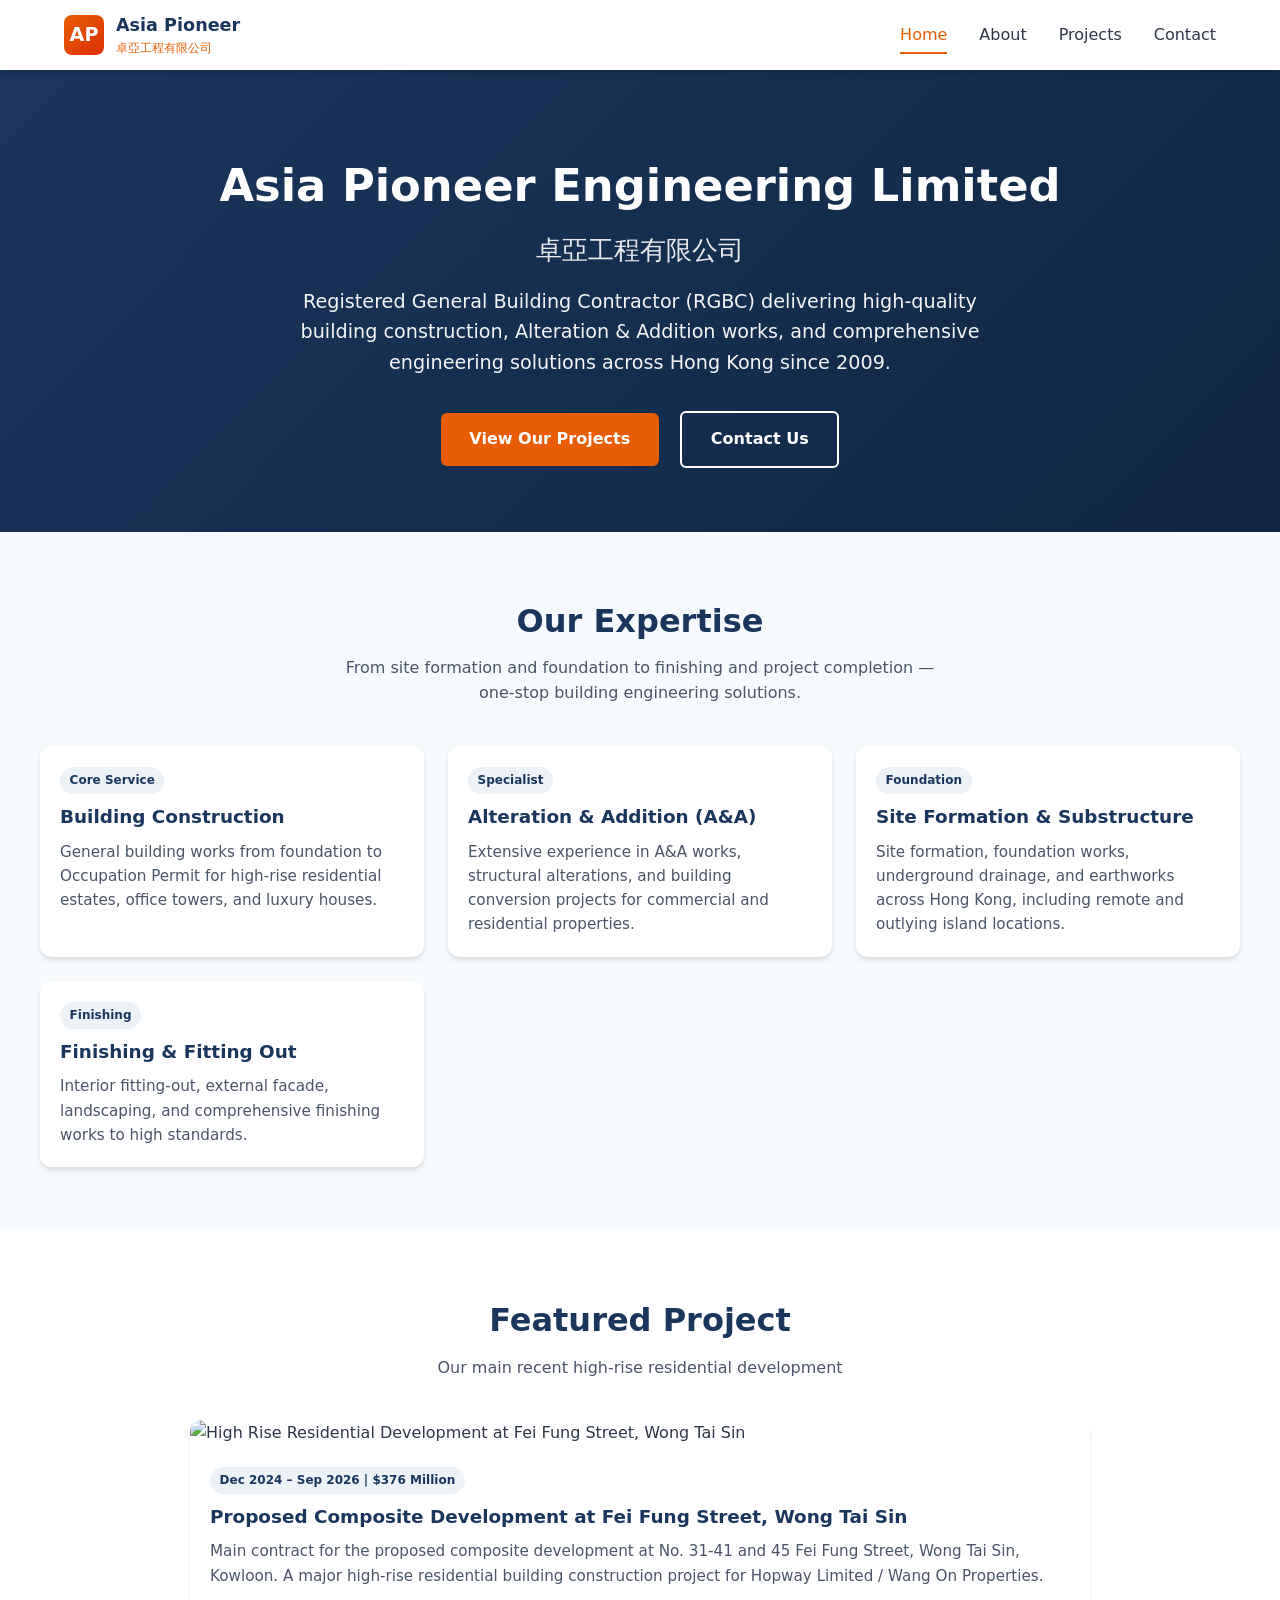
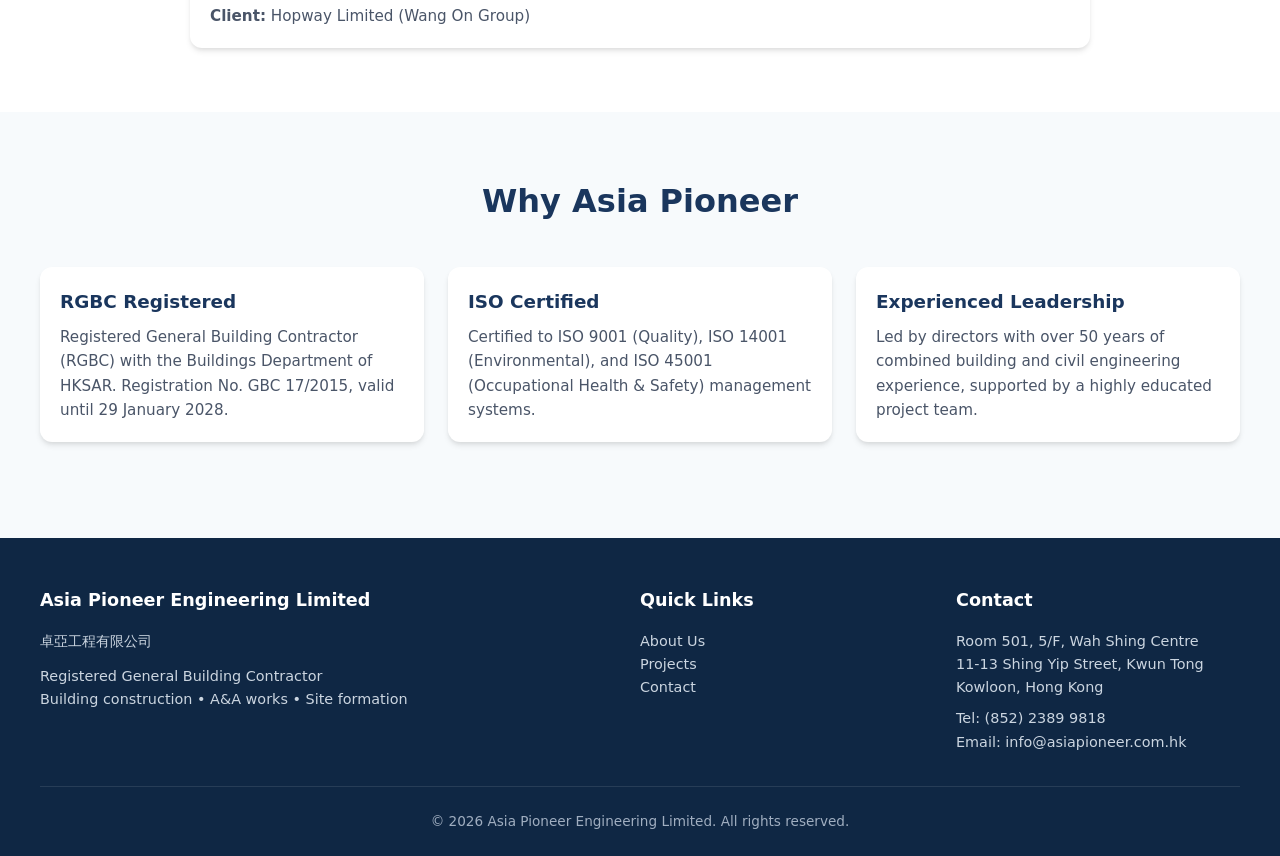
==== index.html @ cac88342 "Add index.html" ====
<!DOCTYPE html>
<html lang="en">
<head>
  <meta charset="UTF-8">
  <meta name="viewport" content="width=device-width, initial-scale=1.0">
  <title>Asia Pioneer Engineering Limited | 卓亞工程有限公司</title>
  <meta name="description" content="Asia Pioneer Engineering Limited - Registered General Building Contractor (RGBC) in Hong Kong specializing in building construction, A&A works, site formation and more since 2009.">
  <link rel="stylesheet" href="styles.css">
</head>
<body>
  <header class="header">
    <nav class="nav-container">
      <a href="index.html" class="logo">
        <div class="logo-icon">AP</div>
        <div>
          <div>Asia Pioneer</div>
          <div style="font-size:0.75rem;font-weight:500;color:#e85d04;">卓亞工程有限公司</div>
        </div>
      </a>
      <button class="mobile-menu-btn" onclick="toggleMenu()">☰</button>
      <ul class="nav-links" id="navLinks">
        <li><a href="index.html" class="active">Home</a></li>
        <li><a href="about.html">About</a></li>
        <li><a href="projects.html">Projects</a></li>
        <li><a href="contact.html">Contact</a></li>
      </ul>
    </nav>
  </header>

  <section class="hero">
    <div class="hero-content">
      <h1>Asia Pioneer Engineering Limited</h1>
      <div class="chinese">卓亞工程有限公司</div>
      <p>Registered General Building Contractor (RGBC) delivering high-quality building construction, Alteration & Addition works, and comprehensive engineering solutions across Hong Kong since 2009.</p>
      <a href="projects.html" class="btn">View Our Projects</a>
      <a href="contact.html" class="btn btn-outline">Contact Us</a>
    </div>
  </section>

  <section class="section">
    <div class="container">
      <div class="section-title">
        <h2>Our Expertise</h2>
        <p>From site formation and foundation to finishing and project completion — one-stop building engineering solutions.</p>
      </div>
      <div class="card-grid">
        <div class="card">
          <div class="card-content">
            <div class="badge">Core Service</div>
            <h3>Building Construction</h3>
            <p>General building works from foundation to Occupation Permit for high-rise residential estates, office towers, and luxury houses.</p>
          </div>
        </div>
        <div class="card">
          <div class="card-content">
            <div class="badge">Specialist</div>
            <h3>Alteration & Addition (A&A)</h3>
            <p>Extensive experience in A&A works, structural alterations, and building conversion projects for commercial and residential properties.</p>
          </div>
        </div>
        <div class="card">
          <div class="card-content">
            <div class="badge">Foundation</div>
            <h3>Site Formation & Substructure</h3>
            <p>Site formation, foundation works, underground drainage, and earthworks across Hong Kong, including remote and outlying island locations.</p>
          </div>
        </div>
        <div class="card">
          <div class="card-content">
            <div class="badge">Finishing</div>
            <h3>Finishing & Fitting Out</h3>
            <p>Interior fitting-out, external facade, landscaping, and comprehensive finishing works to high standards.</p>
          </div>
        </div>
      </div>
    </div>
  </section>

  <section class="section" style="background: white;">
    <div class="container">
      <div class="section-title">
        <h2>Featured Project</h2>
        <p>Our main recent high-rise residential development</p>
      </div>
      <div class="card" style="max-width:900px;margin:0 auto;">
        <img src="images/feifung.jpg" alt="High Rise Residential Development at Fei Fung Street, Wong Tai Sin">
        <div class="card-content">
          <div class="badge">Dec 2024 – Sep 2026 | $376 Million</div>
          <h3>Proposed Composite Development at Fei Fung Street, Wong Tai Sin</h3>
          <p>Main contract for the proposed composite development at No. 31-41 and 45 Fei Fung Street, Wong Tai Sin, Kowloon. A major high-rise residential building construction project for Hopway Limited / Wang On Properties.</p>
          <p style="margin-top:1rem;"><strong>Client:</strong> Hopway Limited (Wang On Group)</p>
        </div>
      </div>
    </div>
  </section>

  <section class="section">
    <div class="container">
      <div class="section-title">
        <h2>Why Asia Pioneer</h2>
      </div>
      <div class="card-grid">
        <div class="card">
          <div class="card-content">
            <h3>RGBC Registered</h3>
            <p>Registered General Building Contractor (RGBC) with the Buildings Department of HKSAR. Registration No. GBC 17/2015, valid until 29 January 2028.</p>
          </div>
        </div>
        <div class="card">
          <div class="card-content">
            <h3>ISO Certified</h3>
            <p>Certified to ISO 9001 (Quality), ISO 14001 (Environmental), and ISO 45001 (Occupational Health & Safety) management systems.</p>
          </div>
        </div>
        <div class="card">
          <div class="card-content">
            <h3>Experienced Leadership</h3>
            <p>Led by directors with over 50 years of combined building and civil engineering experience, supported by a highly educated project team.</p>
          </div>
        </div>
      </div>
    </div>
  </section>

  <footer class="footer">
    <div class="footer-content">
      <div>
        <h4>Asia Pioneer Engineering Limited</h4>
        <p>卓亞工程有限公司</p>
        <p style="margin-top:0.75rem;">Registered General Building Contractor<br>Building construction • A&A works • Site formation</p>
      </div>
      <div>
        <h4>Quick Links</h4>
        <p><a href="about.html">About Us</a></p>
        <p><a href="projects.html">Projects</a></p>
        <p><a href="contact.html">Contact</a></p>
      </div>
      <div>
        <h4>Contact</h4>
        <p>Room 501, 5/F, Wah Shing Centre<br>11-13 Shing Yip Street, Kwun Tong<br>Kowloon, Hong Kong</p>
        <p style="margin-top:0.5rem;">Tel: (852) 2389 9818</p>
        <p>Email: info@asiapioneer.com.hk</p>
      </div>
    </div>
    <div class="footer-bottom">
      © 2026 Asia Pioneer Engineering Limited. All rights reserved.
    </div>
  </footer>

  <script>
    function toggleMenu() {
      document.getElementById('navLinks').classList.toggle('active');
    }
  </script>
</body>
</html>
---- styles.css ----
/* Asia Pioneer Engineering Limited - Company Website */
:root {
  --primary: #1a365d;
  --primary-dark: #0f2744;
  --accent: #e85d04;
  --accent-light: #f48c06;
  --text: #2d3748;
  --text-light: #4a5568;
  --bg: #f7fafc;
  --white: #ffffff;
  --border: #e2e8f0;
  --shadow: 0 4px 6px -1px rgba(0, 0, 0, 0.1), 0 2px 4px -1px rgba(0, 0, 0, 0.06);
  --shadow-lg: 0 10px 15px -3px rgba(0, 0, 0, 0.1), 0 4px 6px -2px rgba(0, 0, 0, 0.05);
}

* {
  margin: 0;
  padding: 0;
  box-sizing: border-box;
}

body {
  font-family: 'Segoe UI', system-ui, -apple-system, sans-serif;
  color: var(--text);
  background: var(--bg);
  line-height: 1.6;
}

a {
  color: var(--accent);
  text-decoration: none;
  transition: color 0.2s;
}

a:hover {
  color: var(--accent-light);
}

/* Header & Navigation */
.header {
  background: var(--white);
  box-shadow: var(--shadow);
  position: sticky;
  top: 0;
  z-index: 100;
}

.nav-container {
  max-width: 1200px;
  margin: 0 auto;
  padding: 0 1.5rem;
  display: flex;
  justify-content: space-between;
  align-items: center;
  height: 70px;
}

.logo {
  display: flex;
  align-items: center;
  gap: 12px;
  font-weight: 700;
  font-size: 1.1rem;
  color: var(--primary);
}

.logo-icon {
  width: 40px;
  height: 40px;
  background: linear-gradient(135deg, var(--accent), #dc2f02);
  border-radius: 8px;
  display: flex;
  align-items: center;
  justify-content: center;
  color: white;
  font-weight: 800;
  font-size: 1.2rem;
}

.nav-links {
  display: flex;
  list-style: none;
  gap: 2rem;
}

.nav-links a {
  color: var(--text);
  font-weight: 500;
  padding: 0.5rem 0;
  border-bottom: 2px solid transparent;
}

.nav-links a:hover,
.nav-links a.active {
  color: var(--accent);
  border-bottom-color: var(--accent);
}

.mobile-menu-btn {
  display: none;
  background: none;
  border: none;
  font-size: 1.5rem;
  cursor: pointer;
  color: var(--primary);
}

/* Hero */
.hero {
  background: linear-gradient(135deg, var(--primary) 0%, var(--primary-dark) 100%);
  color: white;
  padding: 5rem 1.5rem 4rem;
  text-align: center;
}

.hero-content {
  max-width: 900px;
  margin: 0 auto;
}

.hero h1 {
  font-size: 2.8rem;
  margin-bottom: 0.5rem;
  font-weight: 700;
}

.hero .chinese {
  font-size: 1.6rem;
  opacity: 0.9;
  margin-bottom: 1rem;
}

.hero p {
  font-size: 1.2rem;
  max-width: 700px;
  margin: 0 auto 2rem;
  opacity: 0.95;
}

.btn {
  display: inline-block;
  background: var(--accent);
  color: white;
  padding: 0.85rem 1.8rem;
  border-radius: 6px;
  font-weight: 600;
  transition: background 0.2s, transform 0.2s;
}

.btn:hover {
  background: var(--accent-light);
  color: white;
  transform: translateY(-2px);
}

.btn-outline {
  background: transparent;
  border: 2px solid white;
  margin-left: 1rem;
}

.btn-outline:hover {
  background: white;
  color: var(--primary);
}

/* Sections */
.section {
  padding: 4rem 1.5rem;
}

.container {
  max-width: 1200px;
  margin: 0 auto;
}

.section-title {
  text-align: center;
  margin-bottom: 2.5rem;
}

.section-title h2 {
  font-size: 2rem;
  color: var(--primary);
  margin-bottom: 0.5rem;
}

.section-title p {
  color: var(--text-light);
  max-width: 600px;
  margin: 0 auto;
}

/* Cards */
.card-grid {
  display: grid;
  grid-template-columns: repeat(auto-fit, minmax(300px, 1fr));
  gap: 1.5rem;
}

.card {
  background: var(--white);
  border-radius: 12px;
  overflow: hidden;
  box-shadow: var(--shadow);
  transition: transform 0.2s, box-shadow 0.2s;
}

.card:hover {
  transform: translateY(-4px);
  box-shadow: var(--shadow-lg);
}

.card img {
  width: 100%;
  height: 200px;
  object-fit: cover;
}

.card-content {
  padding: 1.25rem;
}

.card h3 {
  color: var(--primary);
  margin-bottom: 0.5rem;
  font-size: 1.15rem;
}

.card p {
  color: var(--text-light);
  font-size: 0.95rem;
}

.badge {
  display: inline-block;
  background: #edf2f7;
  color: var(--primary);
  padding: 0.25rem 0.6rem;
  border-radius: 20px;
  font-size: 0.75rem;
  font-weight: 600;
  margin-bottom: 0.5rem;
}

/* About content */
.about-grid {
  display: grid;
  grid-template-columns: 1fr 1fr;
  gap: 3rem;
  align-items: start;
}

.about-text h3 {
  color: var(--primary);
  margin: 1.5rem 0 0.5rem;
}

.cert-badges {
  display: flex;
  flex-wrap: wrap;
  gap: 0.75rem;
  margin-top: 1.5rem;
}

.cert-badge {
  background: var(--primary);
  color: white;
  padding: 0.5rem 1rem;
  border-radius: 6px;
  font-size: 0.85rem;
  font-weight: 500;
}

/* Team */
.team-grid {
  display: grid;
  grid-template-columns: repeat(auto-fit, minmax(280px, 1fr));
  gap: 1.5rem;
}

.team-card {
  background: var(--white);
  padding: 1.5rem;
  border-radius: 12px;
  box-shadow: var(--shadow);
}

.team-card h4 {
  color: var(--primary);
  margin-bottom: 0.25rem;
}

.team-card .role {
  color: var(--accent);
  font-size: 0.9rem;
  font-weight: 600;
  margin-bottom: 0.75rem;
}

/* Contact */
.contact-grid {
  display: grid;
  grid-template-columns: 1fr 1fr;
  gap: 3rem;
}

.contact-info h3 {
  color: var(--primary);
  margin-bottom: 1rem;
}

.contact-item {
  display: flex;
  gap: 1rem;
  margin-bottom: 1.25rem;
  align-items: flex-start;
}

.contact-item .icon {
  width: 40px;
  height: 40px;
  background: var(--primary);
  color: white;
  border-radius: 8px;
  display: flex;
  align-items: center;
  justify-content: center;
  flex-shrink: 0;
}

/* Footer */
.footer {
  background: var(--primary-dark);
  color: white;
  padding: 3rem 1.5rem 1.5rem;
  margin-top: 2rem;
}

.footer-content {
  max-width: 1200px;
  margin: 0 auto;
  display: grid;
  grid-template-columns: 2fr 1fr 1fr;
  gap: 2rem;
}

.footer h4 {
  margin-bottom: 1rem;
  font-size: 1.1rem;
}

.footer p, .footer a {
  color: #cbd5e0;
  font-size: 0.9rem;
}

.footer a:hover {
  color: white;
}

.footer-bottom {
  max-width: 1200px;
  margin: 2rem auto 0;
  padding-top: 1.5rem;
  border-top: 1px solid rgba(255,255,255,0.1);
  text-align: center;
  font-size: 0.85rem;
  color: #a0aec0;
}

/* Responsive */
@media (max-width: 768px) {
  .nav-links {
    display: none;
    position: absolute;
    top: 70px;
    left: 0;
    right: 0;
    background: white;
    flex-direction: column;
    padding: 1rem;
    box-shadow: var(--shadow);
  }
  .nav-links.active {
    display: flex;
  }
  .mobile-menu-btn {
    display: block;
  }
  .hero h1 {
    font-size: 2rem;
  }
  .about-grid,
  .contact-grid,
  .footer-content {
    grid-template-columns: 1fr;
  }
  .btn-outline {
    margin-left: 0;
    margin-top: 0.75rem;
    display: inline-block;
  }
}
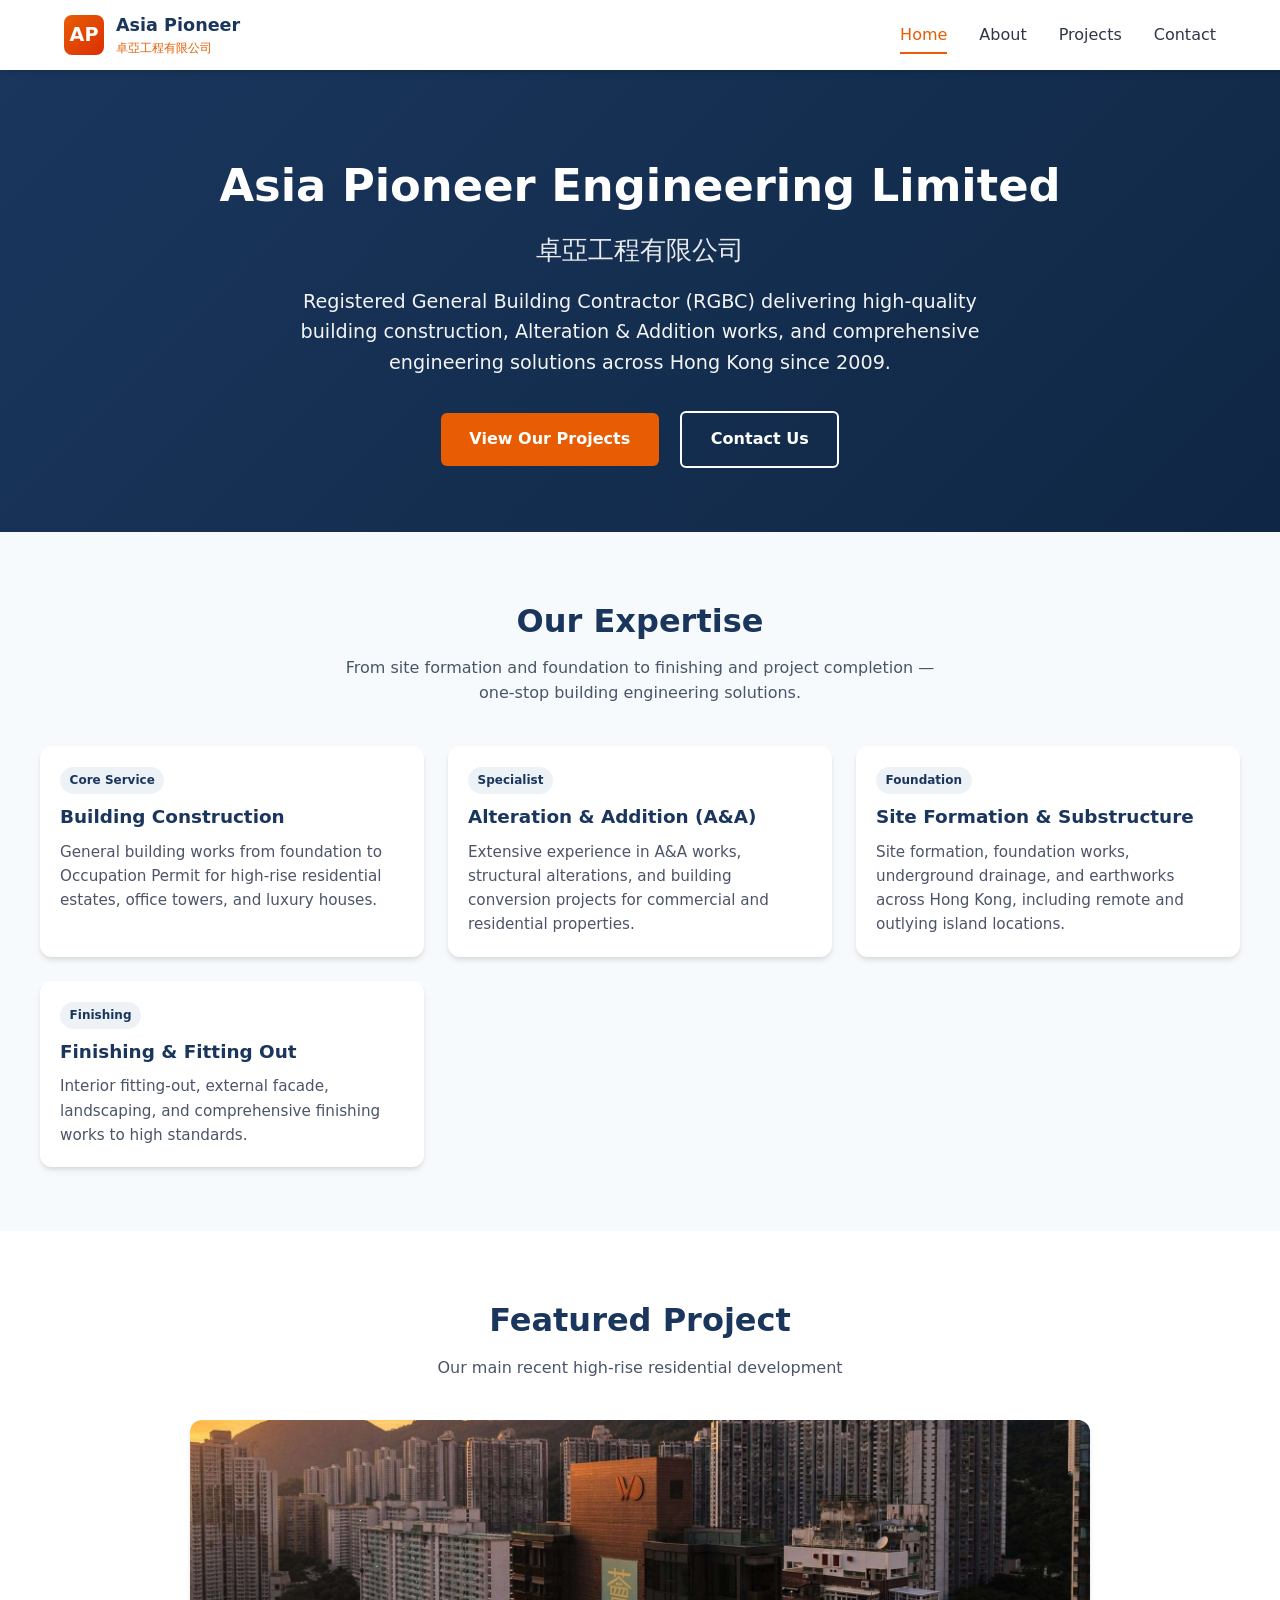
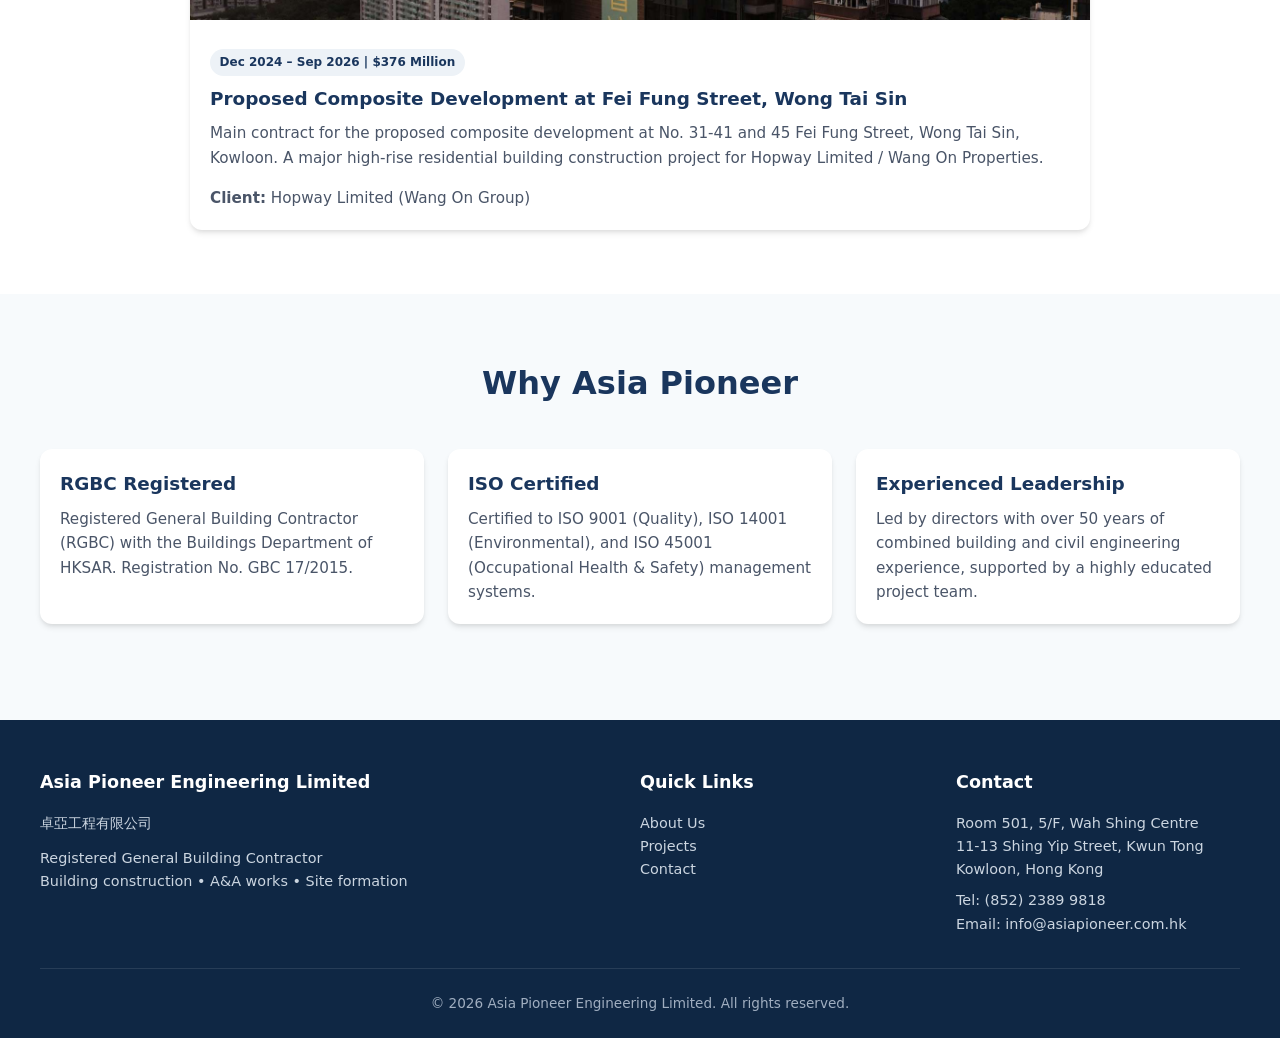
==== commit 2646ec23: "Remove RGBC expiry date from homepage" ====
--- a/index.html
+++ b/index.html
@@ -103,7 +103,7 @@
         <div class="card">
           <div class="card-content">
             <h3>RGBC Registered</h3>
-            <p>Registered General Building Contractor (RGBC) with the Buildings Department of HKSAR. Registration No. GBC 17/2015, valid until 29 January 2028.</p>
+            <p>Registered General Building Contractor (RGBC) with the Buildings Department of HKSAR. Registration No. GBC 17/2015.</p>
           </div>
         </div>
         <div class="card">
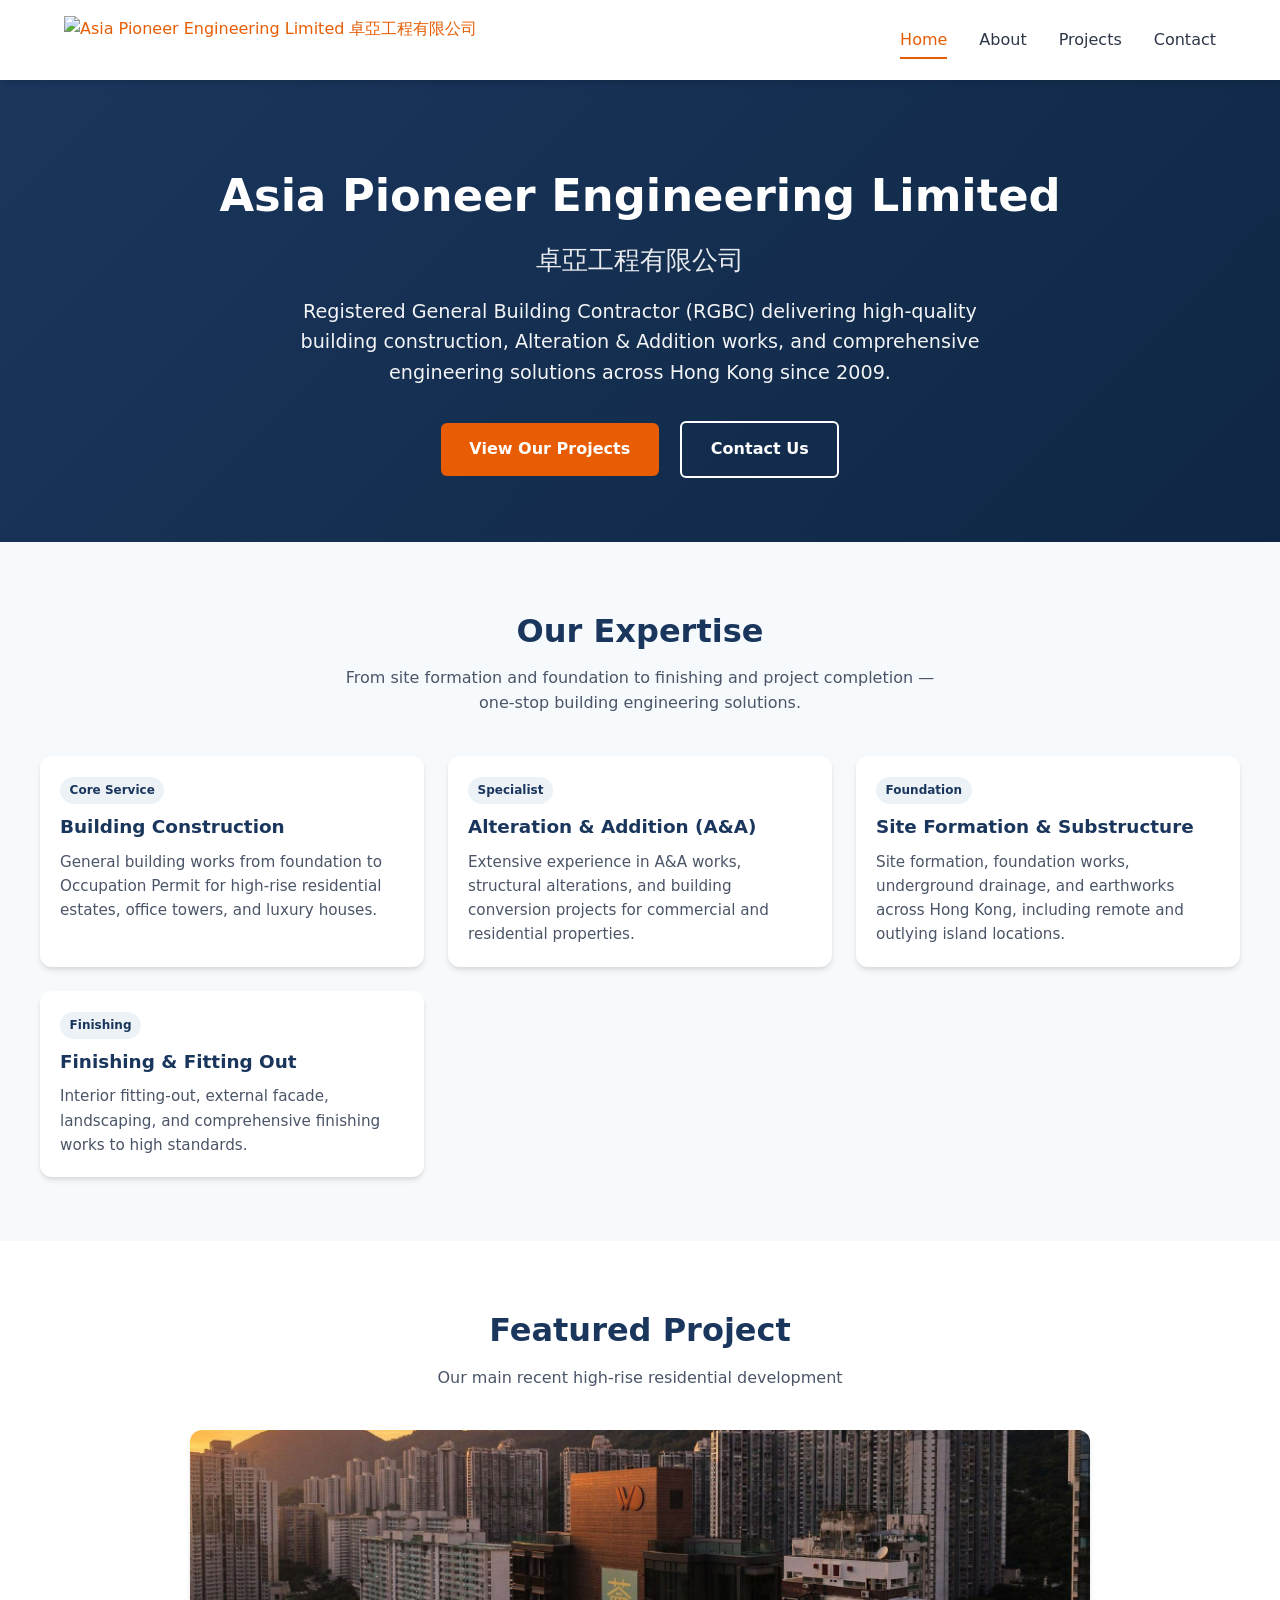
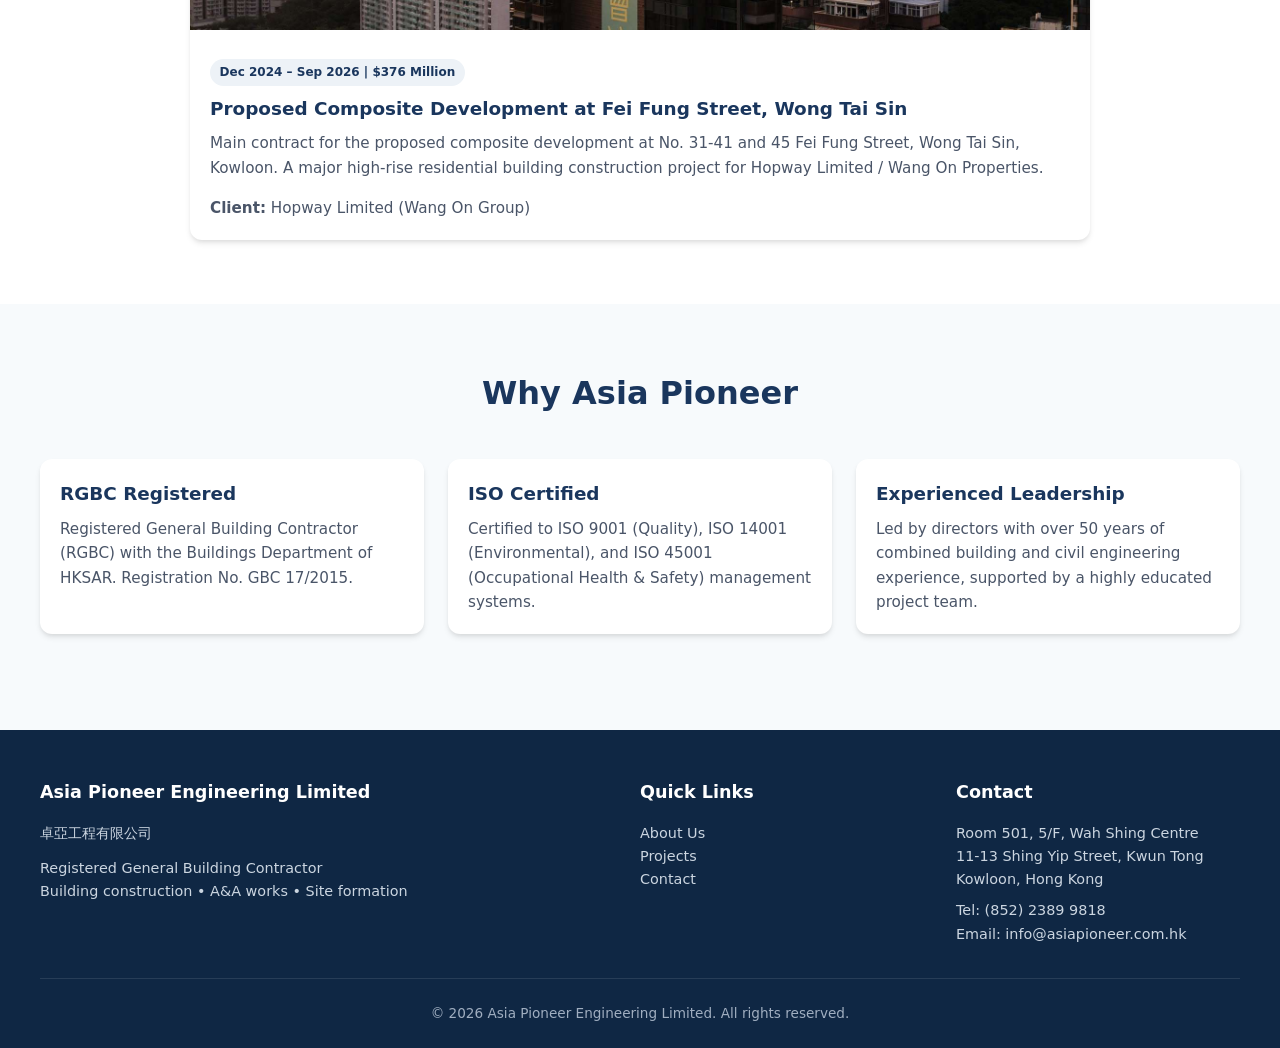
==== commit 5331ca2b: "Replace text logo with company logo image" ====
--- a/index.html
+++ b/index.html
@@ -11,11 +11,7 @@
   <header class="header">
     <nav class="nav-container">
       <a href="index.html" class="logo">
-        <div class="logo-icon">AP</div>
-        <div>
-          <div>Asia Pioneer</div>
-          <div style="font-size:0.75rem;font-weight:500;color:#e85d04;">卓亞工程有限公司</div>
-        </div>
+        <img src="images/logo.png" alt="Asia Pioneer Engineering Limited 卓亞工程有限公司" class="logo-img">
       </a>
       <button class="mobile-menu-btn" onclick="toggleMenu()">☰</button>
       <ul class="nav-links" id="navLinks">
--- a/styles.css
+++ b/styles.css
@@ -52,16 +52,18 @@
   display: flex;
   justify-content: space-between;
   align-items: center;
-  height: 70px;
+  height: 80px;
 }
 
 .logo {
   display: flex;
   align-items: center;
-  gap: 12px;
-  font-weight: 700;
-  font-size: 1.1rem;
-  color: var(--primary);
+}
+
+.logo-img {
+  height: 48px;
+  width: auto;
+  object-fit: contain;
 }
 
 .logo-icon {
@@ -374,7 +376,7 @@
   .nav-links {
     display: none;
     position: absolute;
-    top: 70px;
+    top: 80px;
     left: 0;
     right: 0;
     background: white;
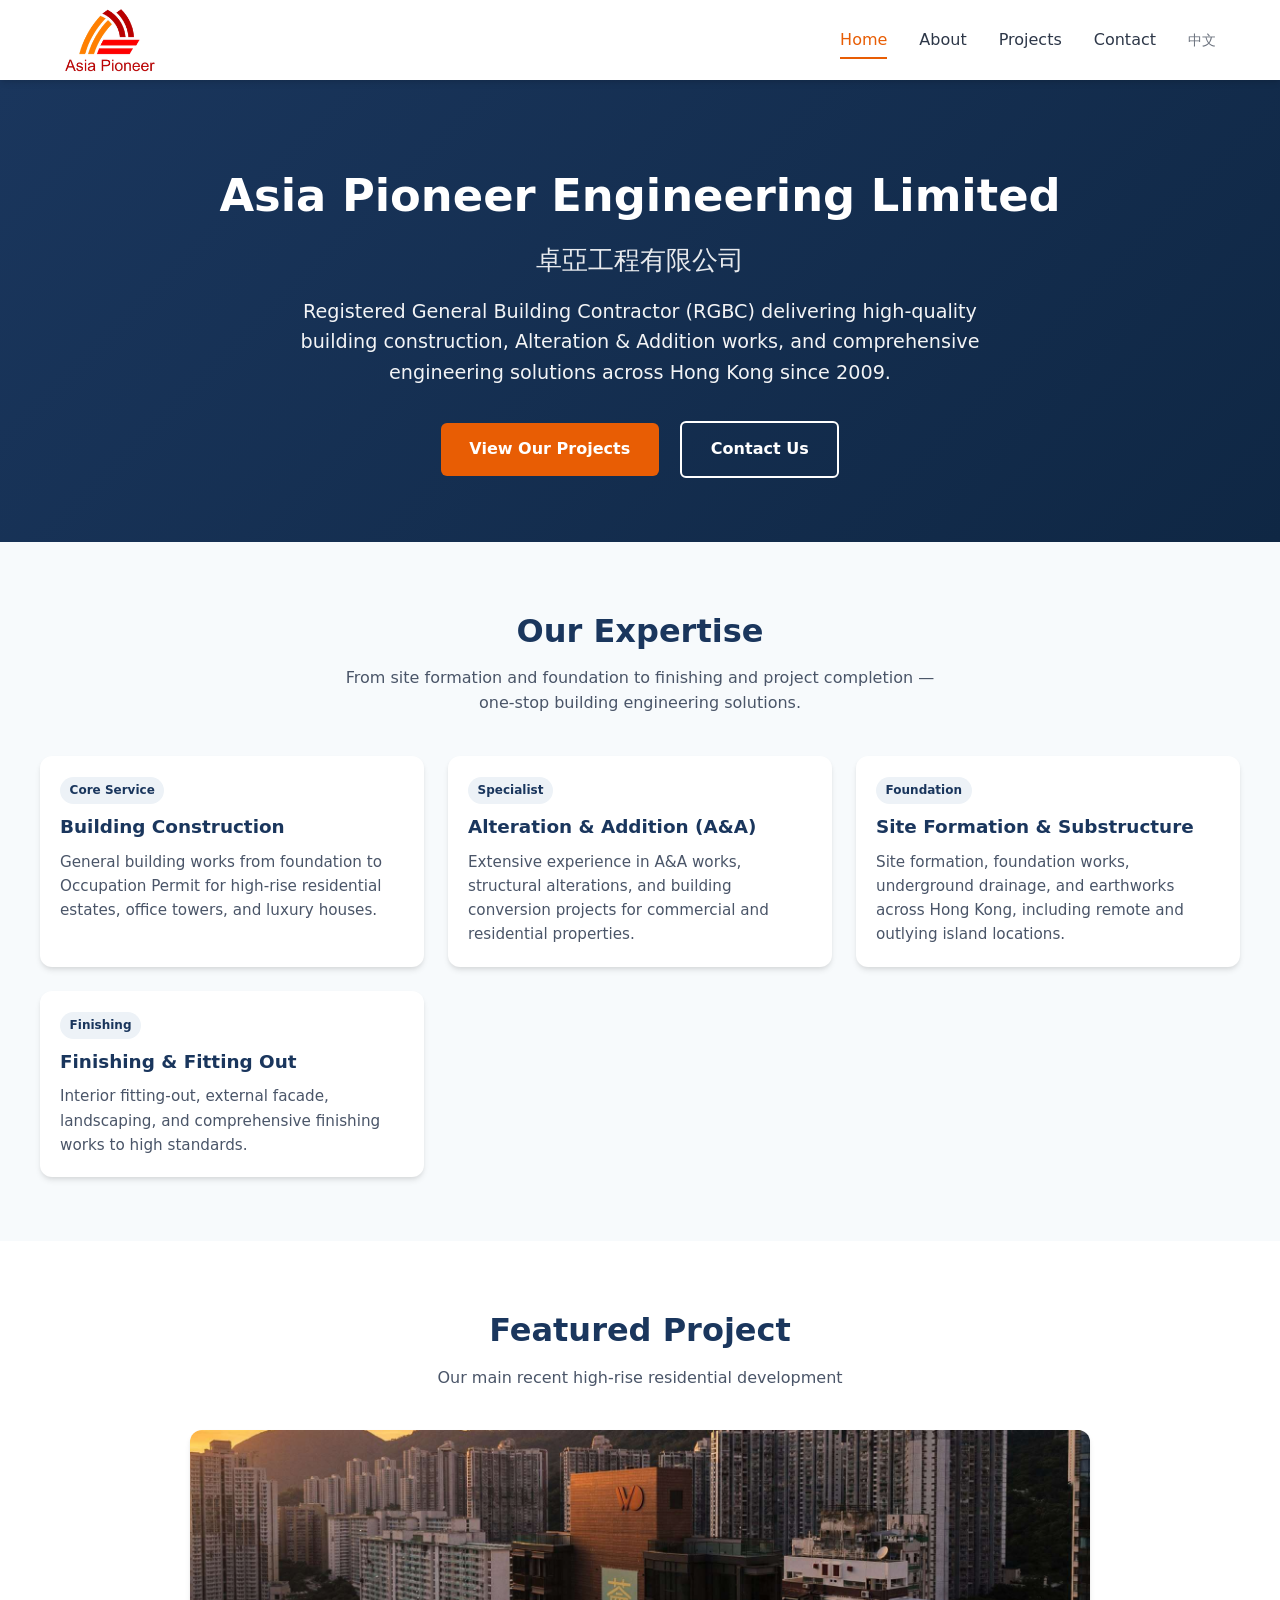
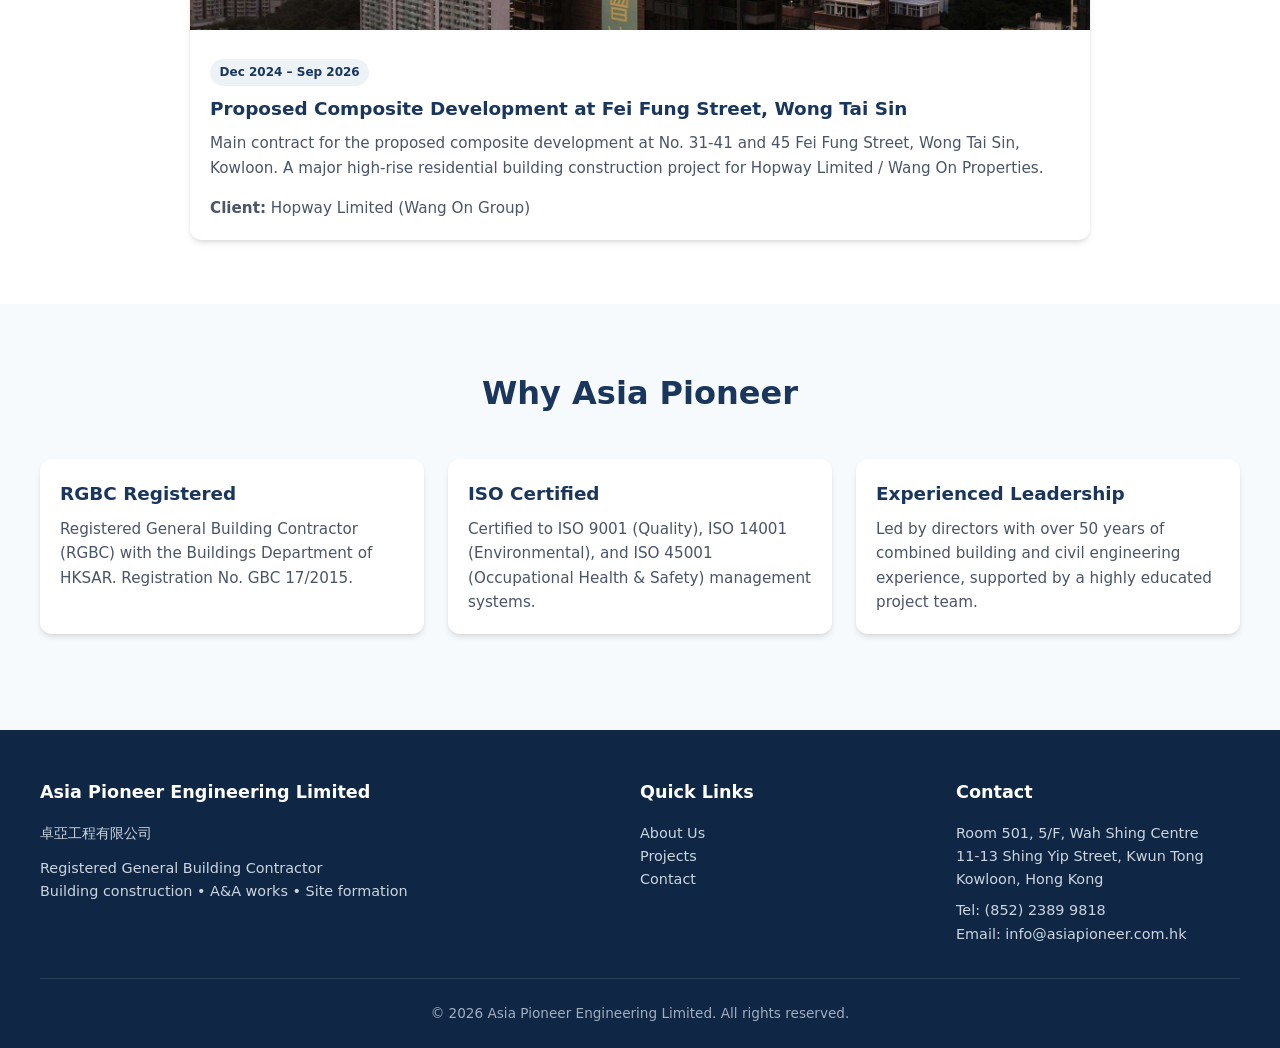
==== commit 7563c82d: "Remove featured project amount and add Chinese language link" ====
--- a/index.html
+++ b/index.html
@@ -19,6 +19,7 @@
         <li><a href="about.html">About</a></li>
         <li><a href="projects.html">Projects</a></li>
         <li><a href="contact.html">Contact</a></li>
+        <li><a href="index-zh.html" style="font-size:0.85rem;opacity:0.7;">中文</a></li>
       </ul>
     </nav>
   </header>
@@ -81,7 +82,7 @@
       <div class="card" style="max-width:900px;margin:0 auto;">
         <img src="images/feifung.jpg" alt="High Rise Residential Development at Fei Fung Street, Wong Tai Sin">
         <div class="card-content">
-          <div class="badge">Dec 2024 – Sep 2026 | $376 Million</div>
+          <div class="badge">Dec 2024 – Sep 2026</div>
           <h3>Proposed Composite Development at Fei Fung Street, Wong Tai Sin</h3>
           <p>Main contract for the proposed composite development at No. 31-41 and 45 Fei Fung Street, Wong Tai Sin, Kowloon. A major high-rise residential building construction project for Hopway Limited / Wang On Properties.</p>
           <p style="margin-top:1rem;"><strong>Client:</strong> Hopway Limited (Wang On Group)</p>
--- a/styles.css
+++ b/styles.css
@@ -61,7 +61,7 @@
 }
 
 .logo-img {
-  height: 48px;
+  height: 64px;
   width: auto;
   object-fit: contain;
 }
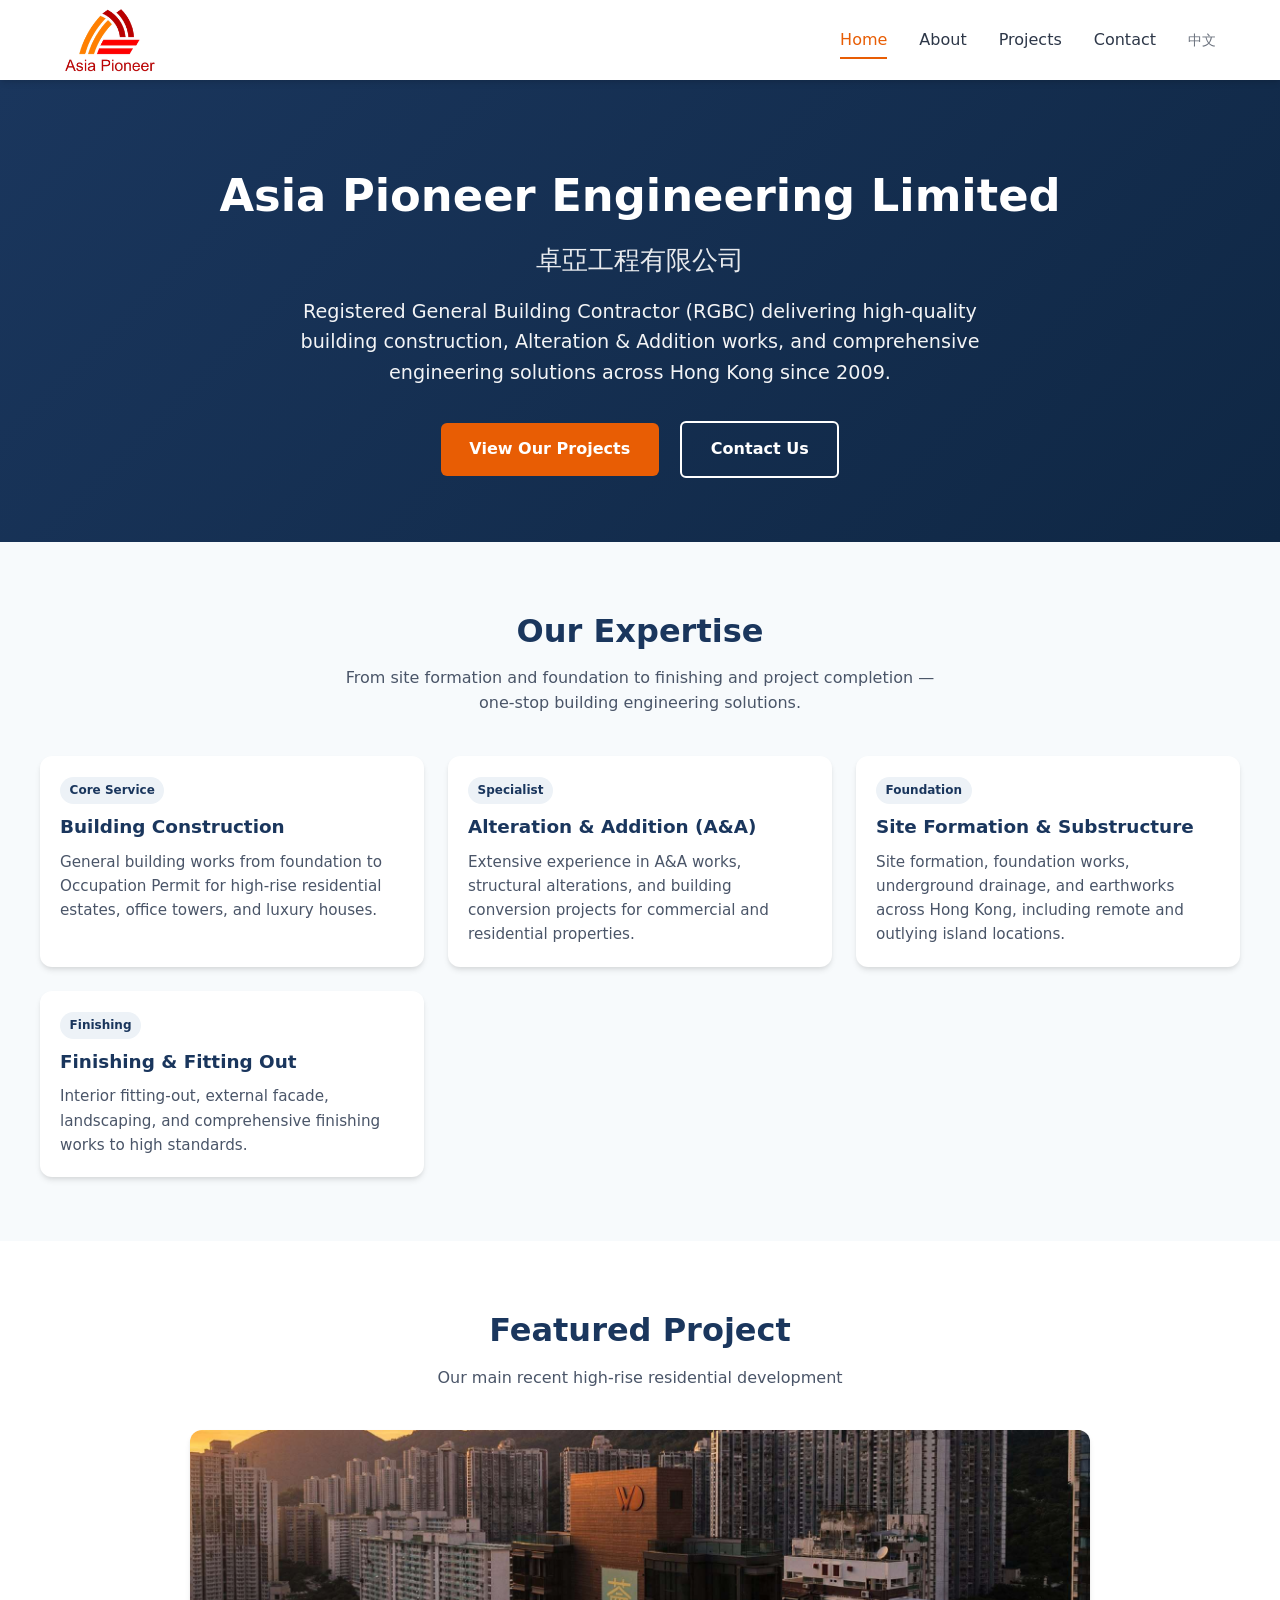
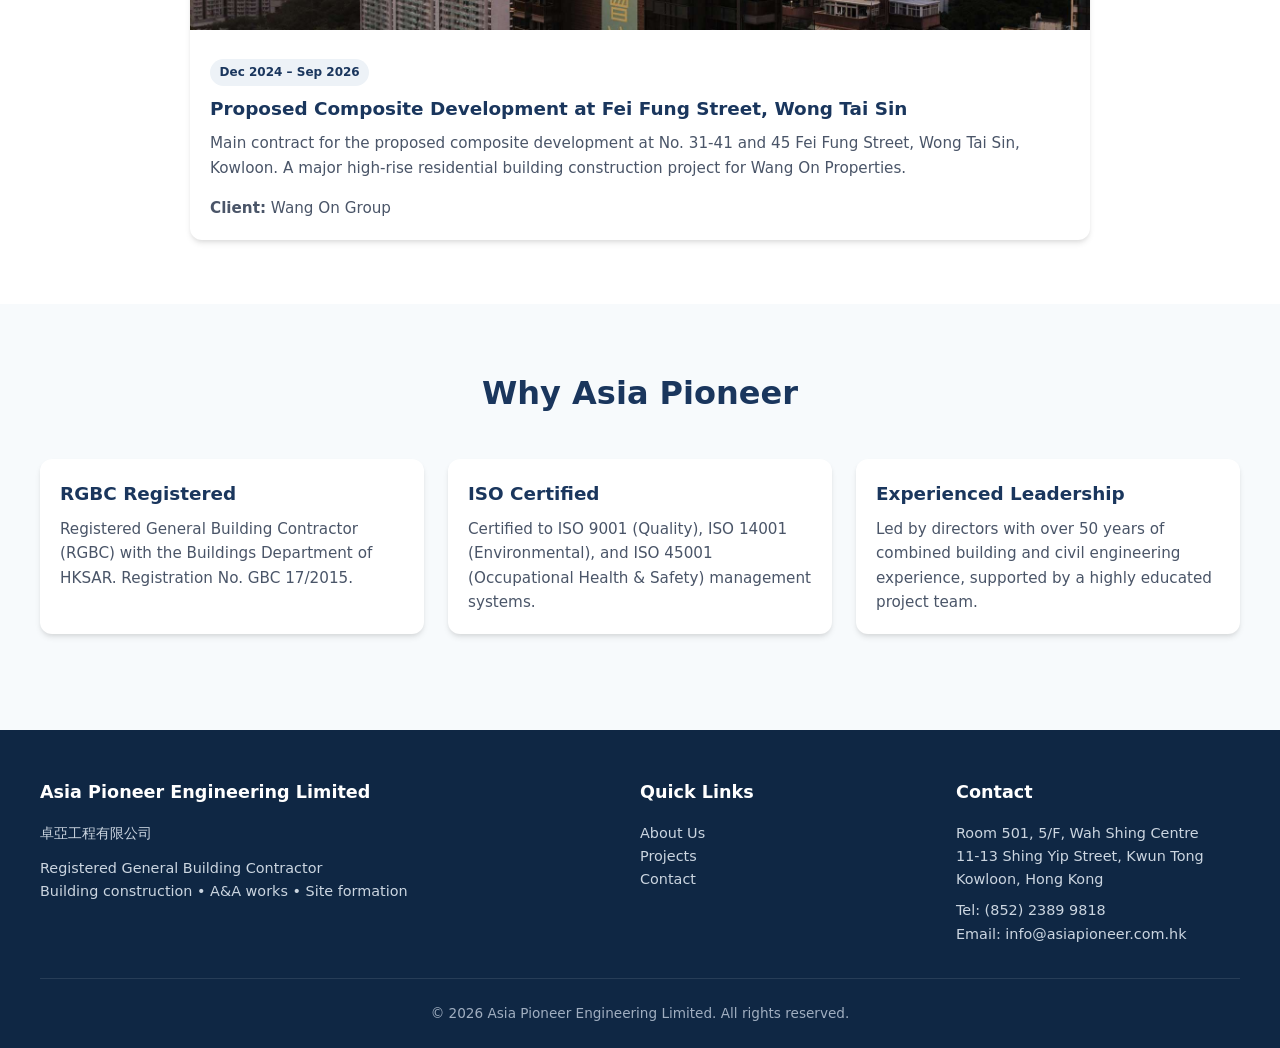
==== commit f37d93ca: "Remove Hopway Limited, keep Wang On only" ====
--- a/index.html
+++ b/index.html
@@ -84,8 +84,8 @@
         <div class="card-content">
           <div class="badge">Dec 2024 – Sep 2026</div>
           <h3>Proposed Composite Development at Fei Fung Street, Wong Tai Sin</h3>
-          <p>Main contract for the proposed composite development at No. 31-41 and 45 Fei Fung Street, Wong Tai Sin, Kowloon. A major high-rise residential building construction project for Hopway Limited / Wang On Properties.</p>
-          <p style="margin-top:1rem;"><strong>Client:</strong> Hopway Limited (Wang On Group)</p>
+          <p>Main contract for the proposed composite development at No. 31-41 and 45 Fei Fung Street, Wong Tai Sin, Kowloon. A major high-rise residential building construction project for Wang On Properties.</p>
+          <p style="margin-top:1rem;"><strong>Client:</strong> Wang On Group</p>
         </div>
       </div>
     </div>
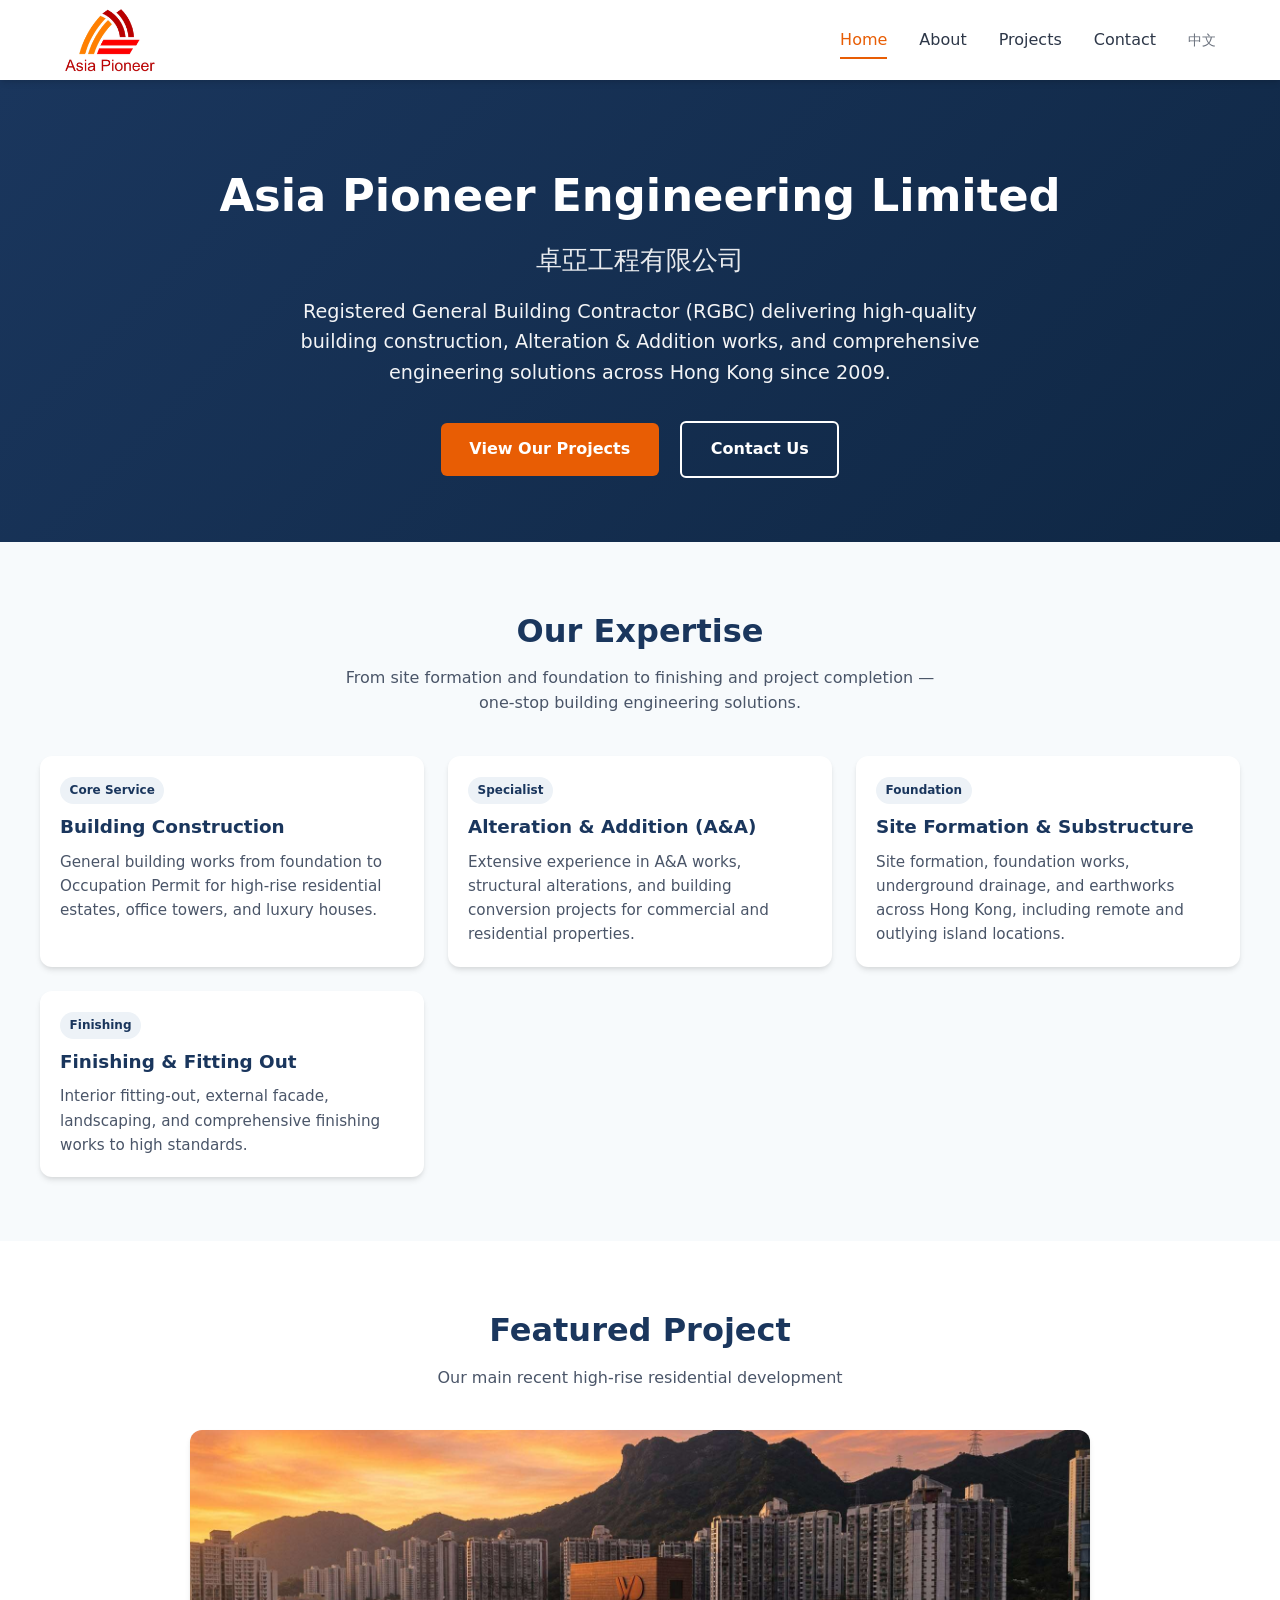
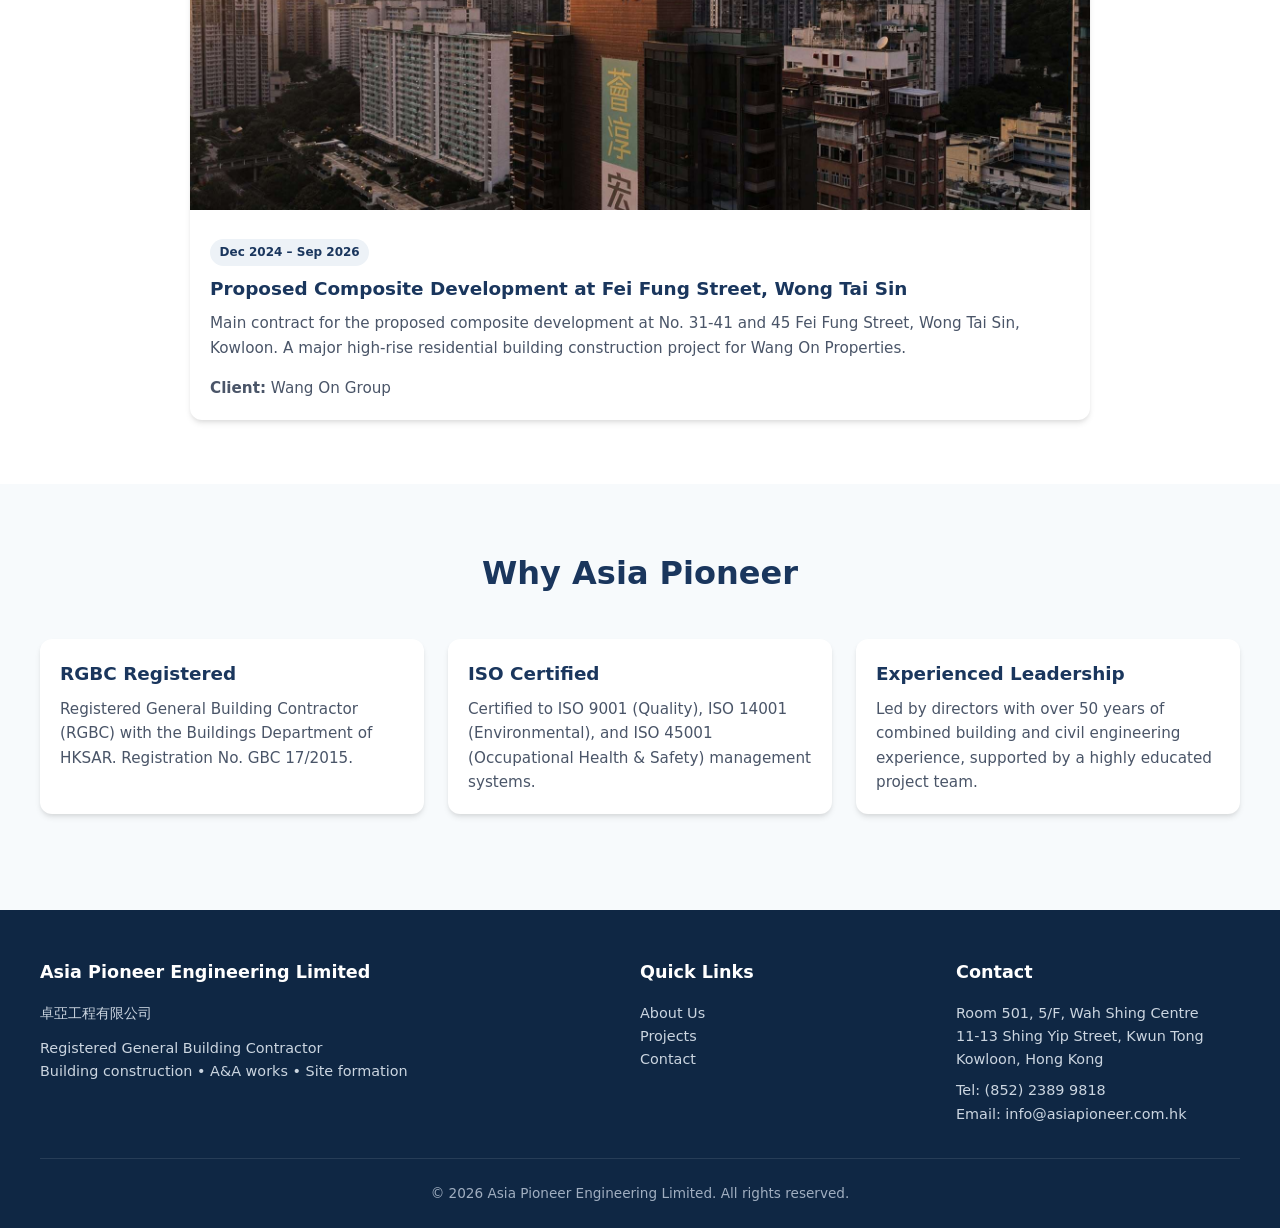
==== commit 6f92795a: "Add featured-project class for taller image" ====
--- a/index.html
+++ b/index.html
@@ -79,7 +79,7 @@
         <h2>Featured Project</h2>
         <p>Our main recent high-rise residential development</p>
       </div>
-      <div class="card" style="max-width:900px;margin:0 auto;">
+      <div class="card featured-project" style="max-width:900px;margin:0 auto;">
         <img src="images/feifung.jpg" alt="High Rise Residential Development at Fei Fung Street, Wong Tai Sin">
         <div class="card-content">
           <div class="badge">Dec 2024 – Sep 2026</div>
--- a/styles.css
+++ b/styles.css
@@ -215,8 +215,24 @@
 
 .card img {
   width: 100%;
-  height: 200px;
+  height: 240px;
   object-fit: cover;
+}
+
+/* Featured / main project - taller on desktop */
+.card[style*="max-width:900px"] img,
+.featured-project img {
+  height: 380px;
+}
+
+@media (max-width: 768px) {
+  .card img {
+    height: 200px;
+  }
+  .card[style*="max-width:900px"] img,
+  .featured-project img {
+    height: 220px;
+  }
 }
 
 .card-content {
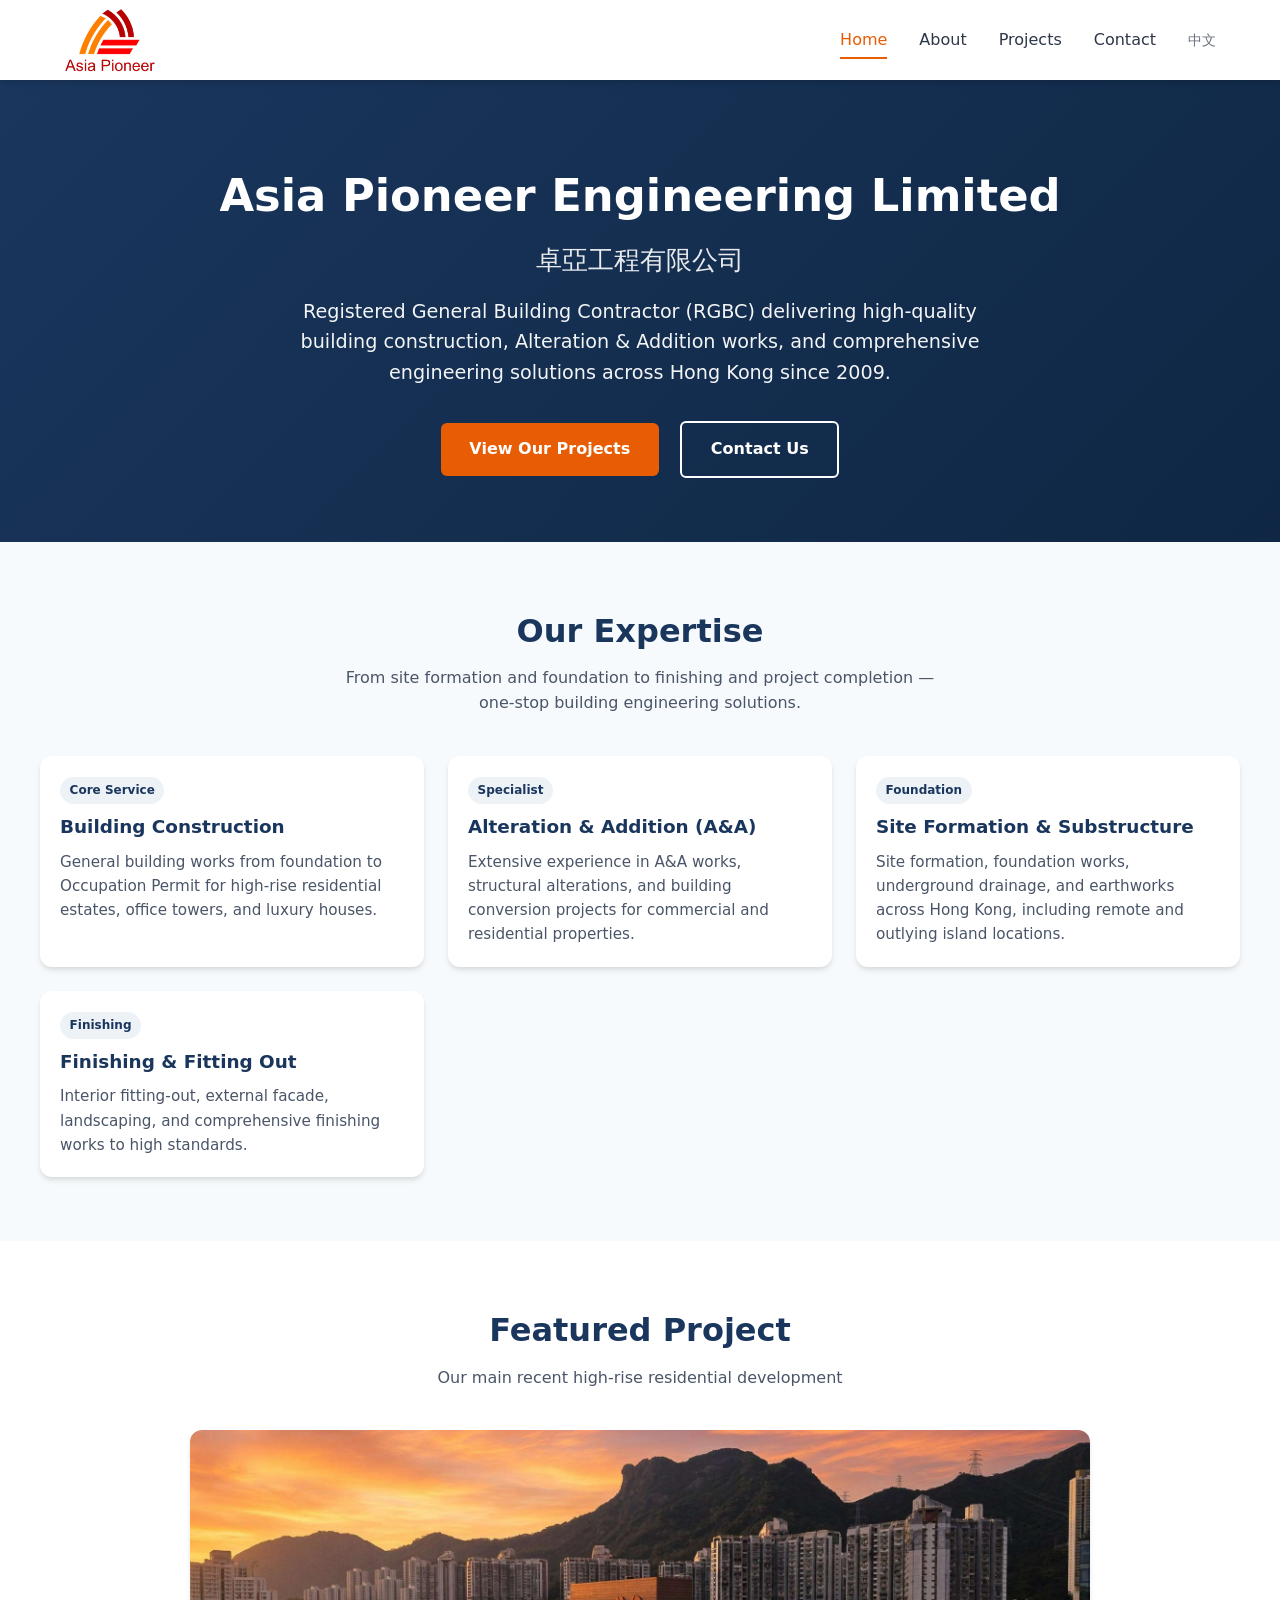
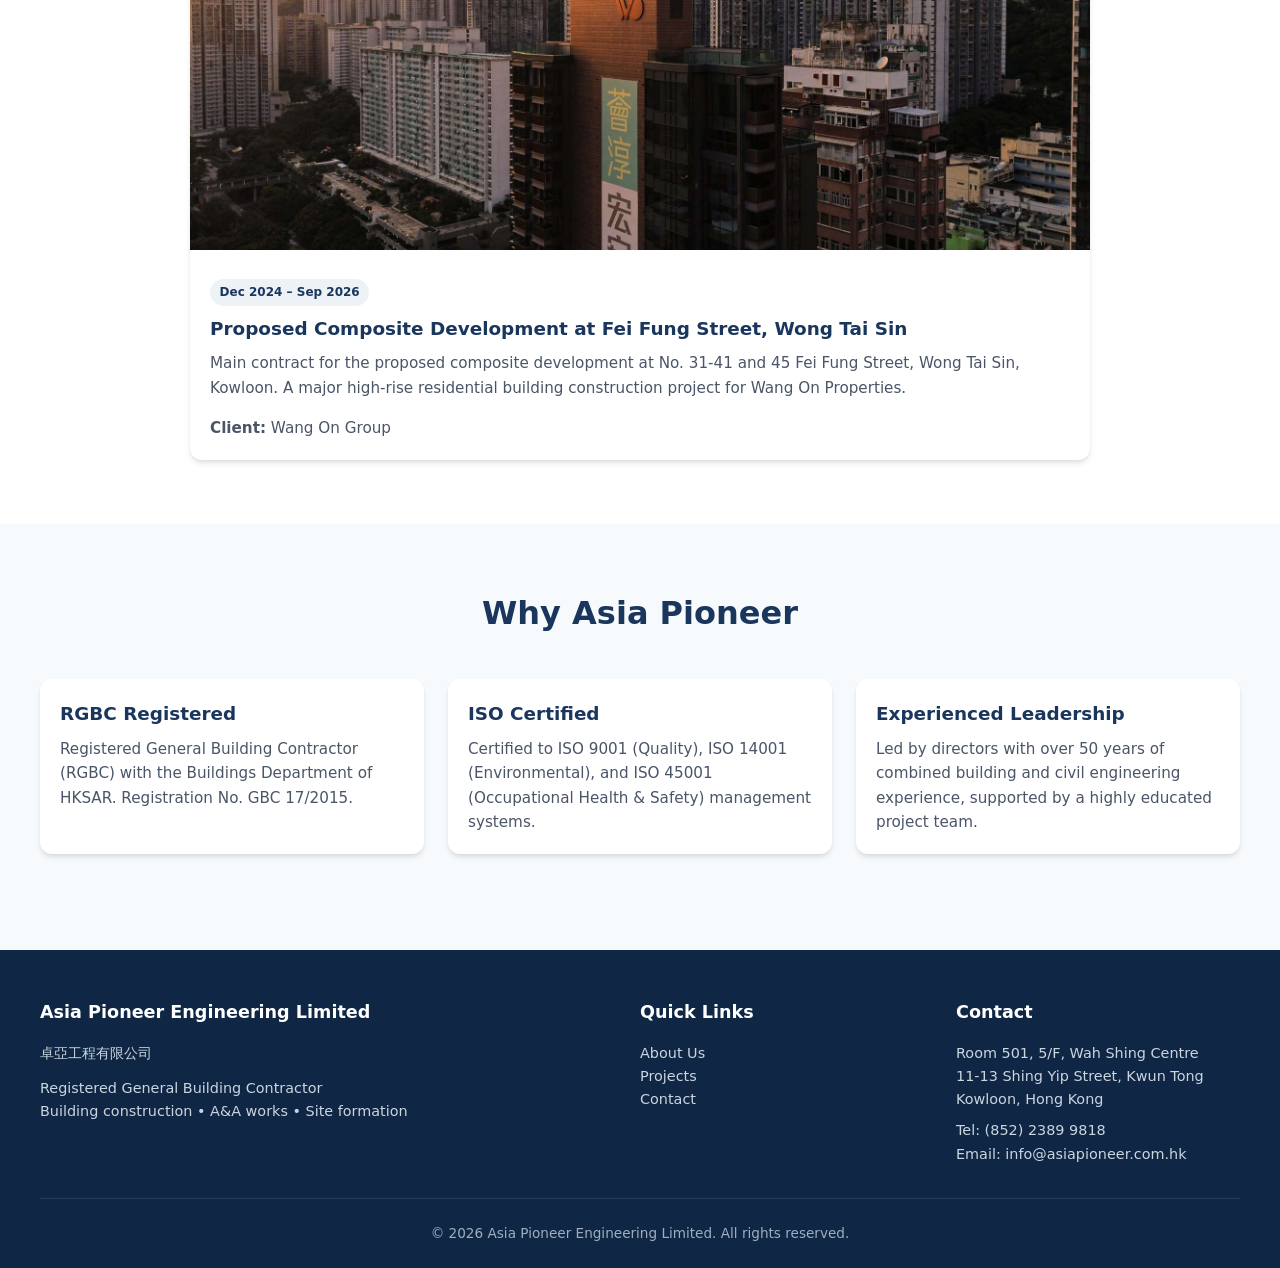
==== commit 82718983: "Update browser title to 卓亞工程有限公司" ====
--- a/index.html
+++ b/index.html
@@ -3,7 +3,7 @@
 <head>
   <meta charset="UTF-8">
   <meta name="viewport" content="width=device-width, initial-scale=1.0">
-  <title>Asia Pioneer Engineering Limited | 卓亞工程有限公司</title>
+  <title>卓亞工程有限公司 | Asia Pioneer Engineering Limited</title>
   <meta name="description" content="Asia Pioneer Engineering Limited - Registered General Building Contractor (RGBC) in Hong Kong specializing in building construction, A&A works, site formation and more since 2009.">
   <link rel="stylesheet" href="styles.css">
 </head>
--- a/styles.css
+++ b/styles.css
@@ -215,14 +215,14 @@
 
 .card img {
   width: 100%;
-  height: 240px;
+  height: 280px;
   object-fit: cover;
 }
 
 /* Featured / main project - taller on desktop */
 .card[style*="max-width:900px"] img,
 .featured-project img {
-  height: 380px;
+  height: 420px;
 }
 
 @media (max-width: 768px) {
